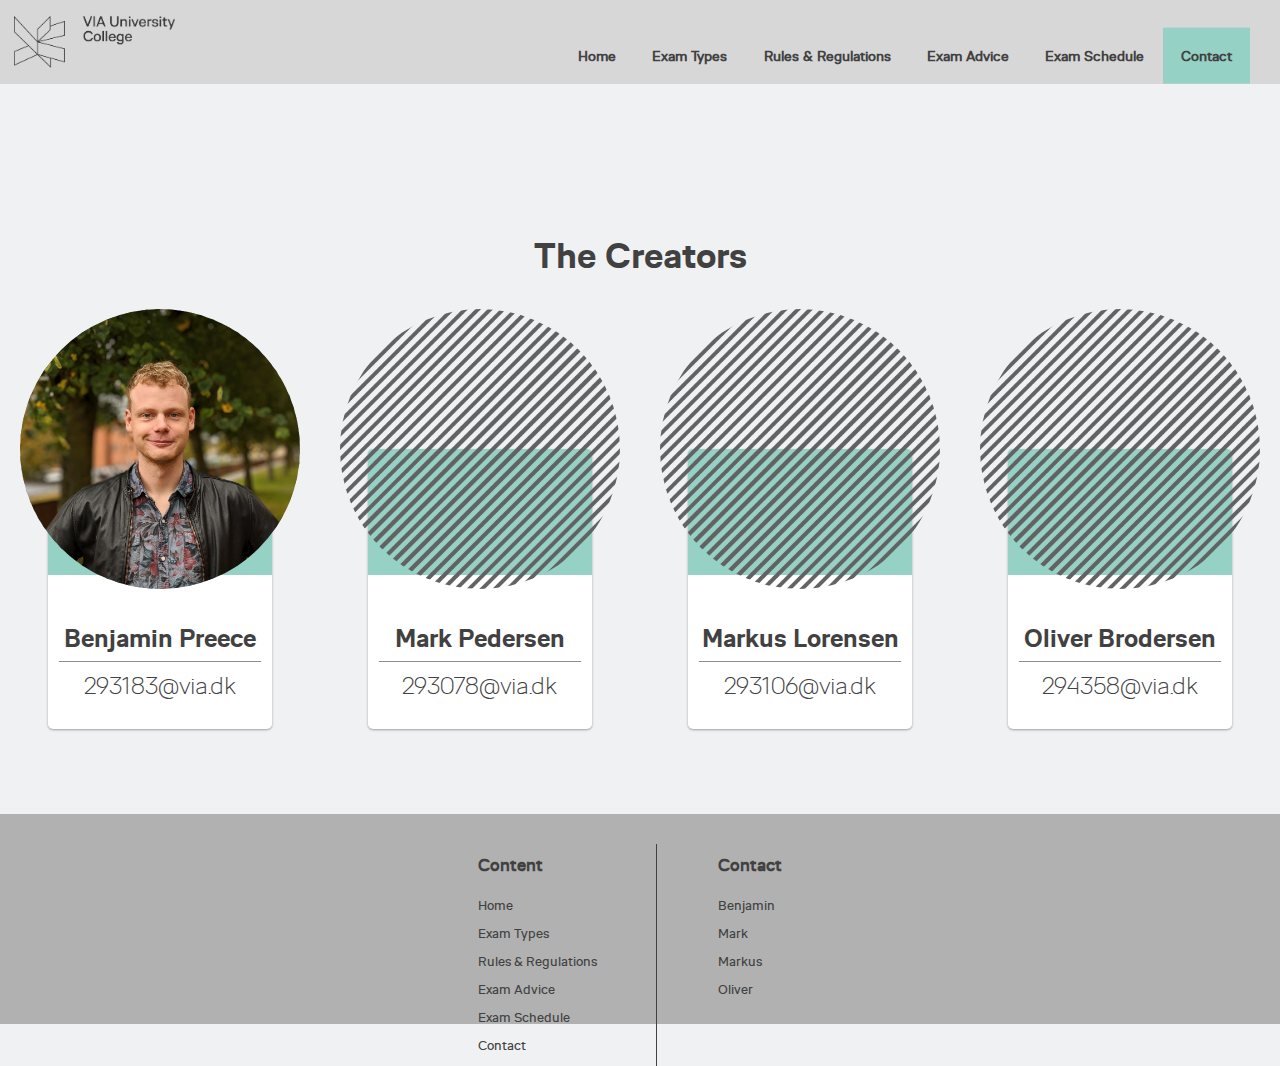
==== contact.html @ 30106de2 "All code so far" ====
<!DOCTYPE html>
<html lang="en">
    <head>
    <meta name="viewport" content="width=device-width, initial-scale=1.0">
    <meta charset="utf-8">
    <title>VIA - Contact</title>
    <link rel="stylesheet" href="https://maxcdn.bootstrapcdn.com/bootstrap/3.4.0/css/bootstrap.min.css">
    <script src="https://ajax.googleapis.com/ajax/libs/jquery/3.4.1/jquery.min.js"></script>
    <script src="https://maxcdn.bootstrapcdn.com/bootstrap/3.4.0/js/bootstrap.min.js"></script>
    <link rel="stylesheet" href="style/style.css">
    <link rel="stylesheet" href="style/contact.css">
</head>

<body>
    <!--Lavet af Oliver-->
    <div id="header">
        <a href="index.html"><img src="img/logo.png" alt="VIA Logo"></a>
        <ul>
            <div id="menuContainer">
                <li><a href="index.html">Home</a></li>
                <li><a href="exam_types.html">Exam Types</a></li>
                <li><a href="exam_rules.html">Rules &#38; Regulations</a></li>
                <li><a href="exam_advice.html">Exam Advice</a></li>
                <li><a href="exam_schedule.html">Exam Schedule</a></li>
                <li class="active"><a href="contact.html">Contact</a></li>
            </div>
        </ul>
    </div>
    <div id="context">
        <h1>The Creators</h1>
        <div class="profile" id="benjamin">
            <div class="pic">
            </div>
            <div class="back"></div>
            <div class="detail">
                <h2>
                    Benjamin Preece
                </h2>
                <h3>
                    <a href="mailto:293183@via.dk">293183@via.dk</a>
                </h3>
            </div>
        </div>
        <div class="profile" id="mark">
            <div class="pic">
            </div>
            <div class="back"></div>
            <div class="detail">
                <h2>
                    Mark Pedersen
                </h2>
                <h3>
                    <a href="mailto:293078@via.dk">293078@via.dk</a>
                </h3>
            </div>
        </div>
        <div class="profile" id="markus">
            <div class="pic">
            </div>
            <div class="back"></div>
            <div class="detail">
                <h2>
                    Markus Lorensen
                </h2>
                <h3>
                    <a href="mailto:293106@via.dk">293106@via.dk</a>
                </h3>
            </div>
        </div>
        <div class="profile" id="oliver">
            <div class="pic">
            </div>
            <div class="back"></div>
            <div class="detail">
                <h2>
                    Oliver Brodersen
                </h2>
                <h3>
                    <a href="mailto:294358@via.dk">294358@via.dk</a>
                </h3>
            </div>
        </div>
    </div>
    <div id="footer">
        <div id="cont">
            <ul id="menuFooter">
                <li>Content</li>
                <li><a href="index.html">Home</a></li>
                <li><a href="exam_types.html">Exam Types</a></li>
                <li><a href="exam_rules.html">Rules &#38; Regulations</a></li>
                <li><a href="exam_advice.html">Exam Advice</a></li>
                <li><a href="exam_schedule.html">Exam Schedule</a></li>
                <li><a href="contact.html">Contact</a></li>
            </ul>
            <ul id="contactFooter">
                <li><a href="contact.html">Contact</a></li>
                <li>Benjamin</li>
                <li>Mark</li>
                <li>Markus</li>
                <li>Oliver</li>
            </ul>
        </div>
    </div>
</body></html>
---- style/style.css ----
@font-face {
    font-family: "VIA regular";
    src: url("fonts/via_type_regular-webfont.woff") format('woff');
}
@font-face {
    font-family: "VIA bold";
    src: url("fonts/via_type_bold-webfont.woff") format('woff');
    font-weight: bold;
}
@font-face {
    font-family: "VIA light";
    src: url("fonts/via_type_light-webfont.woff") format('woff');
    font-style: italic;
}
body{
    background: #F0F1F2;
    min-height: 100vh;
    margin: 0;
    padding: 0;
}
h1, h2, h3, h4, h5, p, a, li, dl{
    font-family: "VIA regular";
    color: #414141;
}
button{
    font-family: "VIA bold";
    background: #32C8AA;
    border: none;
    font-size: 1.3em;
    color: #414141;
    padding: 10px 15px;
    cursor: pointer;
    transition: border .1s ease-in;
    transform: translate(-10%,-10%);
    border-bottom: 0 solid #95D1C5;
    border-image: url(/img/bgTile.png)  60 0 repeat;
}
button:hover{
    border-bottom-width: 10px;
}
#header{
    background: #D7D7D7;
    height: 6em;
    margin: 0;
    width: 100%;
    z-index: 20;
}
#header a img{
    height: 6em;
    margin-left: 1em;
}
#header ul{
    position: absolute;
    right: 30px;
    top: 6em;
    transform: translate(0, -100%);
    margin-bottom: 0;
    margin-top: 0;
}
#header li.active{
    background: #95D1C5;
}
#header li.active a:hover{
    color: #414141;
}
#header li{
    font-family: "VIA bold";
    font-weight: 900;
    float: left;
    list-style-type: none;
    padding: 1.3em;
    color: #414141;
}
#header a:hover{
    color: white;
}

#context{
    min-height: 90vh;
    z-index: -10;
}
.text{
    width: 80%;
    margin-left: 10%;
    padding-top: 2em !important;
}
#footer{
    margin-top: 2em !important;
    background: #B1B1B1;
    height: 15em;
    margin: 0;
    width: 100%;
    padding-bottom: 1.5em;
}
#footer ul{
    float: left;
    margin: 30px 4em 0 50px;
}
#footer li{
    font-family: "VIA regular";
    list-style-type: none;
    color: #414141;
    margin: 10px;
    font-size: .9em;
    margin-left: 0;
}
#footer li:first-of-type{
    font-family: "VIA regular";
    font-weight: 900;
    color: #414141;
    font-size: 1.2em;
    margin-bottom: 20px;
}
#footer a, #header a{
    text-decoration: none;
    color: #414141;
}
#footer a:hover{
    color: #808080;
}
#footer #cont{
    position: absolute;
    height: inherit;
    width: 36em;
    transform: translate(-50%, 0);
    left: 50%;
}
#menuFooter{
    border-right: 1px solid #414141;
    margin-right: 0 !important;
    padding-right: 3.5em;
}
#contactFooter{
    margin-left: 1.5em !important;
}
@media screen and (max-width: 60em) {
    #header #menuContainer{
        position: absolute;
        height: 3em;
        width: 3em;
        right: 0;
        top: 0;
        margin: 1.5em;
        overflow: hidden;
        transition: height 1s ease, width .6s ease, boxShadow .6s ease;
        background: #D7D7D7;
        box-shadow: none;
        z-index: 1000 !important;
    }
    #header #menuContainer:hover{
        height: 24em;
        width: 13em;
        border-radius: 15px 0 15px 15px;
        box-shadow: 0 3px 6px rgba(0,0,0,0.16), 0 3px 6px rgba(0,0,0,0.23);
    }
    #header #menuContainer:after{
        content: " ";
        background-image: url("img/menu.png");
        background-color: #D7D7D7;
        height: 3em;
        width: 3em;
        background-size: cover;
        position: absolute;
        cursor: pointer;
        right: 0;
    }
    #header ul{
        position: absolute;
        right: 0;
        top: 0;
        transform: translate(0, 0);
        margin-bottom: 0;
        margin-top: 1em;
        margin: 0;
        padding-left: 0;
        z-index: 1000 !important;
    }
    #header li.active{
        background: #95D1C5;
    }
    #header li.active a:hover{
        color: #414141;
    }
    #header li{
        font-family: "VIA bold";
        font-weight: 900;
        list-style-type: none;
        color: #414141;
        margin-left: 0;
        z-index: 1000 !important;
    }
}
---- style/contact.css ----
#context{
    display: flex;
    flex-flow: row wrap;
    justify-content: space-around;
    min-height: calc(67vh - 8em);
    padding-bottom: 3em;
    padding-top: 15em
}
body{
    min-height: calc(80vh - 6em);
}
h1{
    position: absolute;
    top: 6em;
    width: 100%;
    text-align: center;
    font-family: "VIA bold";
    font-weight: 100;
}
.profile{
    margin: 15px;
    height: 30em;
    width: 20em;
    cursor: auto;
}
.pic{
    position: absolute;
    height: 20em;
    width: 20em;
    border-radius: 50%;
    background-image: url(/img/profile.png);
    background-size: cover;
    transform: translate(0em, 0em);
    z-index: 10;
    transition: transform 0.2s cubic-bezier(.25,.8,.25,1);
}
.pic:hover{
    transform: translate(-1em, -1em);
}
#oliver .pic{
    background-image: url(/img/oliver.jpg);
}
#mark .pic{
    background-image: url(/img/mark.jpg);
}
#markus .pic{
    background-image: url(/img/markus.jpg);
}
#benjamin .pic{
    background-image: url(/img/benjamin.jpg);
}
.back{
    position: absolute;
    height: 20em;
    width: 20em;
    border-radius: 50%;
    background-image: url(/img/bg.png);
    background-size: contain;
    transform: translate(0em, 0em);
    z-index: 8;
}
.detail{
    position: absolute;
    height: 20em;
    width: 16em;
    margin-top: 10em;
    margin-left: 2em;
    background: white;
    z-index: 7;
    border-radius: 5px;
    box-shadow: 0 1px 3px rgba(0,0,0,0.12), 0 1px 2px rgba(0,0,0,0.24);
    box-sizing: border-box;
    border-top: 9em solid #95D1C5; 
}
.profile:hover  .pic{
    transform: translate(-1em, -1em) !important;
}
.profile h2{
    margin-top: 2em;
    color: #414141;
    text-align: center;
    font-family: "VIA bold";
    font-weight: 100;
    font-size: 1.8em;
    margin-bottom: .3em;
}
.profile h3{
    margin-top: .1em;
    font-weight: 100;
    border-top: 1px solid #909090;
    padding-top: .5em;
    width: 90%;
    margin-left:  5%;
    text-align: center;
    
}
h3 a{
    font-family: "VIA light" !important;
}
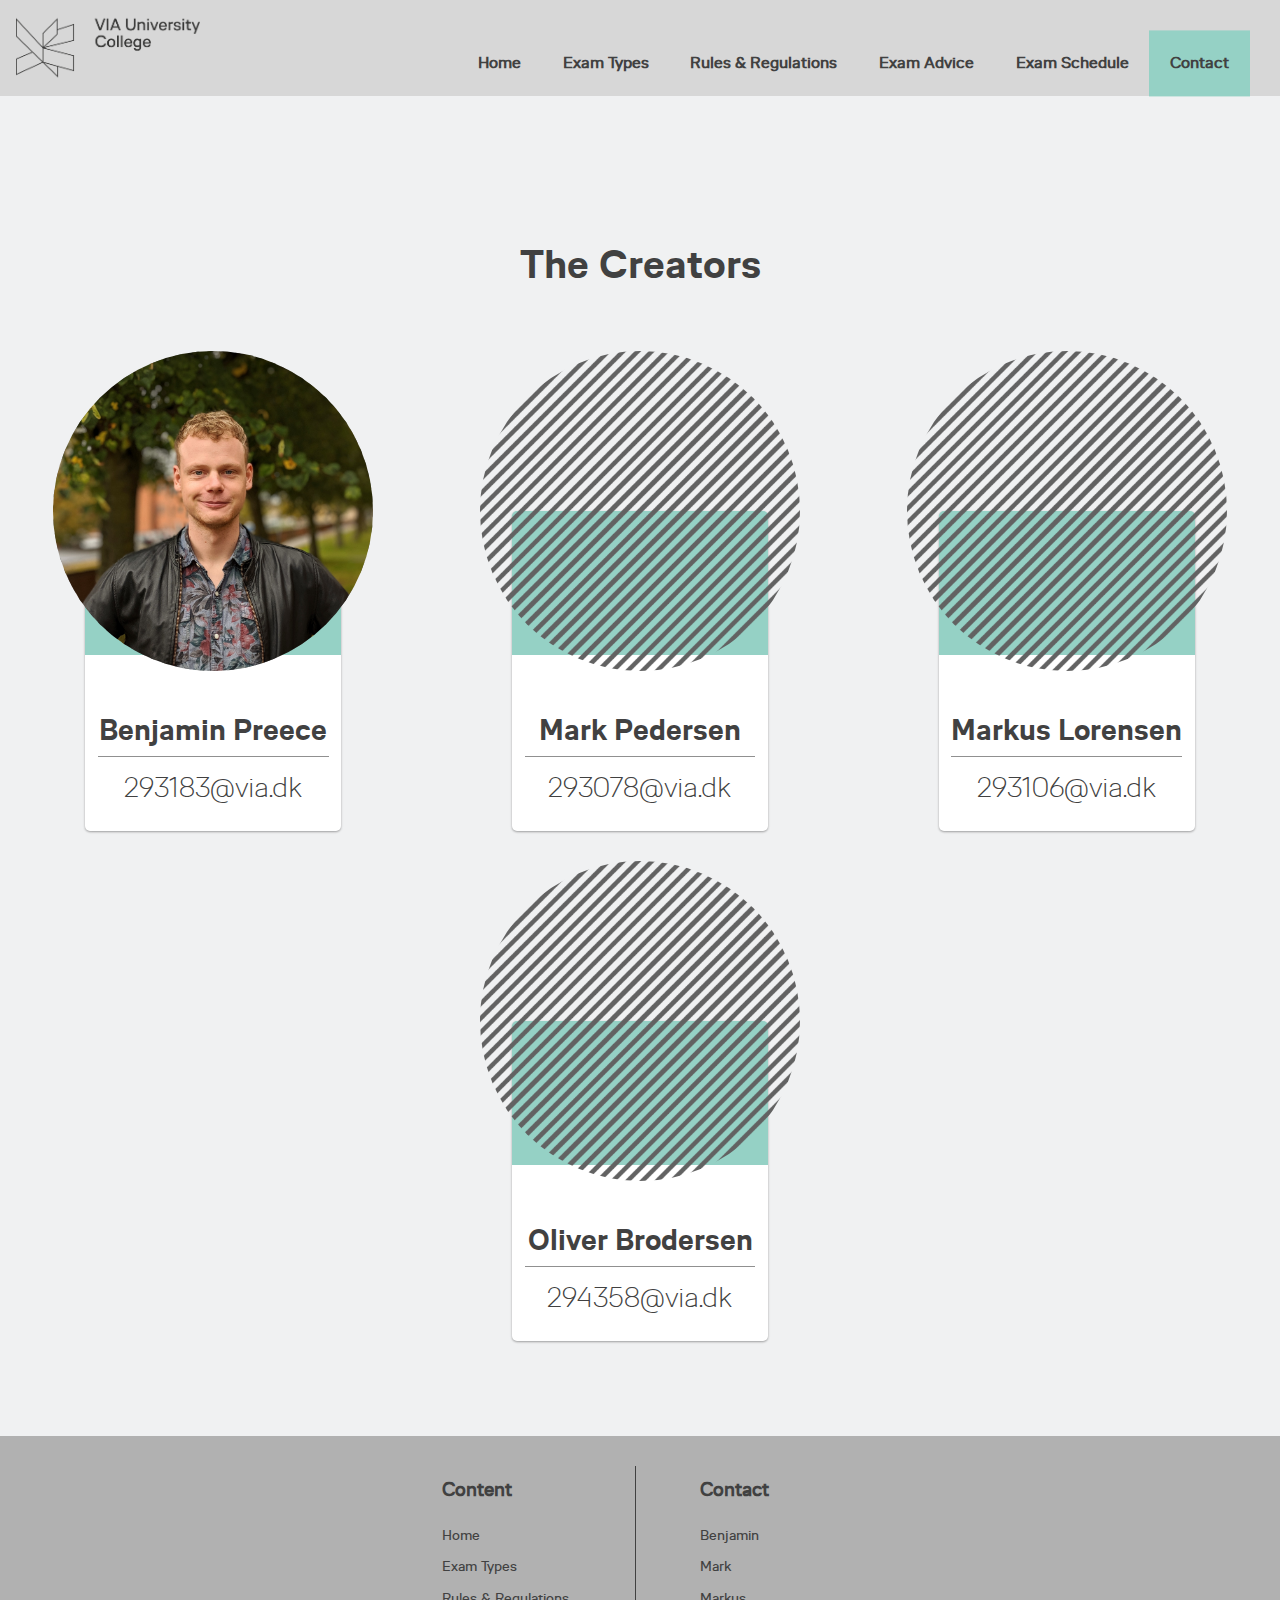
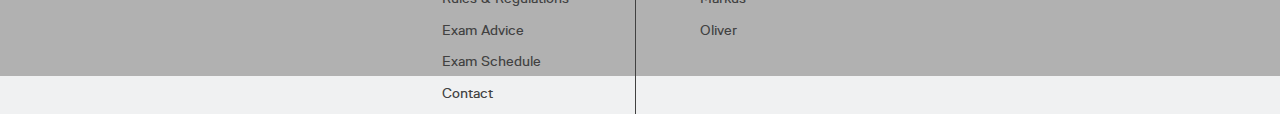
==== commit e32610e8: "Updated bootstrap" ====
--- a/contact.html
+++ b/contact.html
@@ -4,9 +4,9 @@
     <meta name="viewport" content="width=device-width, initial-scale=1.0">
     <meta charset="utf-8">
     <title>VIA - Contact</title>
-    <link rel="stylesheet" href="https://maxcdn.bootstrapcdn.com/bootstrap/3.4.0/css/bootstrap.min.css">
-    <script src="https://ajax.googleapis.com/ajax/libs/jquery/3.4.1/jquery.min.js"></script>
-    <script src="https://maxcdn.bootstrapcdn.com/bootstrap/3.4.0/js/bootstrap.min.js"></script>
+        <link rel="stylesheet" href="https://maxcdn.bootstrapcdn.com/bootstrap/4.3.1/css/bootstrap.min.css">
+        <script src="https://ajax.googleapis.com/ajax/libs/jquery/3.4.1/jquery.min.js"></script>
+        <script src="https://maxcdn.bootstrapcdn.com/bootstrap/4.3.1/js/bootstrap.min.js"></script>
     <link rel="stylesheet" href="style/style.css">
     <link rel="stylesheet" href="style/contact.css">
 </head>
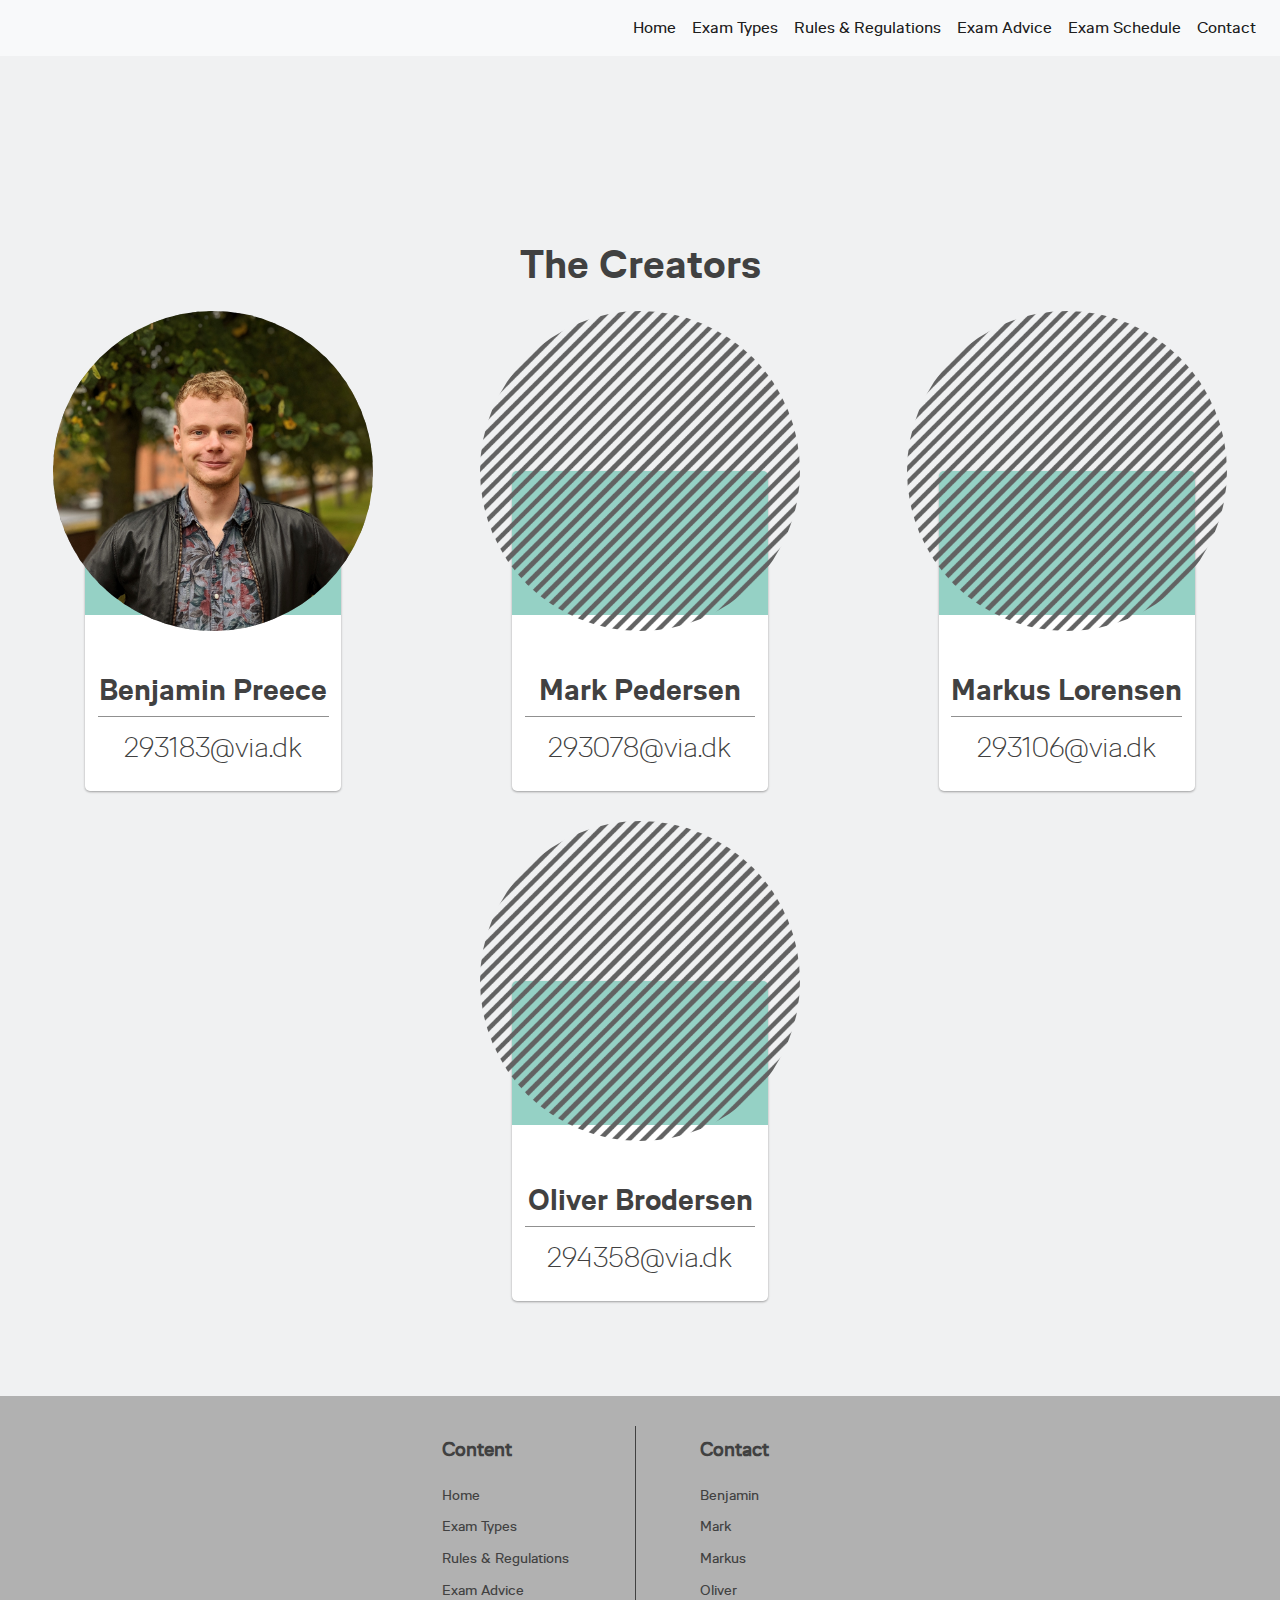
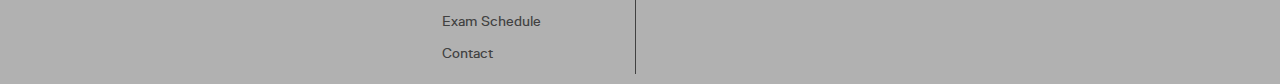
==== commit 0b2d6db1: "Adddid the bootstrap header to all pages, alongside the collapsible hamburger menu" ====
--- a/contact.html
+++ b/contact.html
@@ -13,19 +13,38 @@
 
 <body>
     <!--Lavet af Oliver-->
-    <div id="header">
-        <a href="index.html"><img src="img/logo.png" alt="VIA Logo"></a>
-        <ul>
-            <div id="menuContainer">
-                <li><a href="index.html">Home</a></li>
-                <li><a href="exam_types.html">Exam Types</a></li>
-                <li><a href="exam_rules.html">Rules &#38; Regulations</a></li>
-                <li><a href="exam_advice.html">Exam Advice</a></li>
-                <li><a href="exam_schedule.html">Exam Schedule</a></li>
-                <li class="active"><a href="contact.html">Contact</a></li>
-            </div>
+<nav class="navbar navbar-expand-sm bg-light navbar-light justify-content-end">
+
+    <!-- Collapsible Button -->
+    <button class="navbar-toggler justify-content-end" type="button" data-toggle="collapse" data-target="#collapsibleNavbar">
+        <span class="navbar-toggler-icon"></span>
+    </button>
+
+    <!-- Navbar Links -->
+    <div class="collapse navbar-collapse justify-content-end" id="collapsibleNavbar">
+        <ul class="navbar-nav">
+            <li class="nav-item active">
+                <a class="nav-link" href="index.html">Home</a>
+            </li>
+            <li class="nav-item active">
+                <a class="nav-link" href="exam_types.html">Exam Types</a>
+            </li>
+            <li class="nav-item active">
+                <a class="nav-link" href="exam_rules.html">Rules &#38; Regulations</a>
+            </li>
+            <li class="nav-item active">
+                <a class="nav-link" href="exam_advice.html">Exam Advice</a>
+            </li>
+            <li class="nav-item active">
+                <a class="nav-link" href="exam_schedule.html">Exam Schedule</a>
+            </li>
+            <li class="nav-item active">
+                <a class="nav-link" href="contact.html">Contact</a>
+            </li>
         </ul>
     </div>
+</nav>
+
     <div id="context">
         <h1>The Creators</h1>
         <div class="profile" id="benjamin">
--- a/style/style.css
+++ b/style/style.css
@@ -87,7 +87,7 @@
 #footer{
     margin-top: 2em !important;
     background: #B1B1B1;
-    height: 15em;
+    height: 18em;
     margin: 0;
     width: 100%;
     padding-bottom: 1.5em;
--- a/style/contact.css
+++ b/style/contact.css
@@ -14,7 +14,7 @@
     top: 6em;
     width: 100%;
     text-align: center;
-    font-family: "VIA bold";
+    font-family: "VIA bold", serif;
     font-weight: 100;
 }
 .profile{
@@ -38,16 +38,16 @@
     transform: translate(-1em, -1em);
 }
 #oliver .pic{
-    background-image: url(/img/oliver.jpg);
+    background-image: url(img/oliver.jpg);
 }
 #mark .pic{
-    background-image: url(/img/mark.jpg);
+    background-image: url(img/mark.jpg);
 }
 #markus .pic{
-    background-image: url(/img/markus.jpg);
+    background-image: url(img/markus.jpg);
 }
 #benjamin .pic{
-    background-image: url(/img/benjamin.jpg);
+    background-image: url(img/benjamin.jpg);
 }
 .back{
     position: absolute;
@@ -79,7 +79,7 @@
     margin-top: 2em;
     color: #414141;
     text-align: center;
-    font-family: "VIA bold";
+    font-family: "VIA bold", serif;
     font-weight: 100;
     font-size: 1.8em;
     margin-bottom: .3em;
@@ -95,5 +95,5 @@
     
 }
 h3 a{
-    font-family: "VIA light" !important;
+    font-family: "VIA light", serif !important;
 }